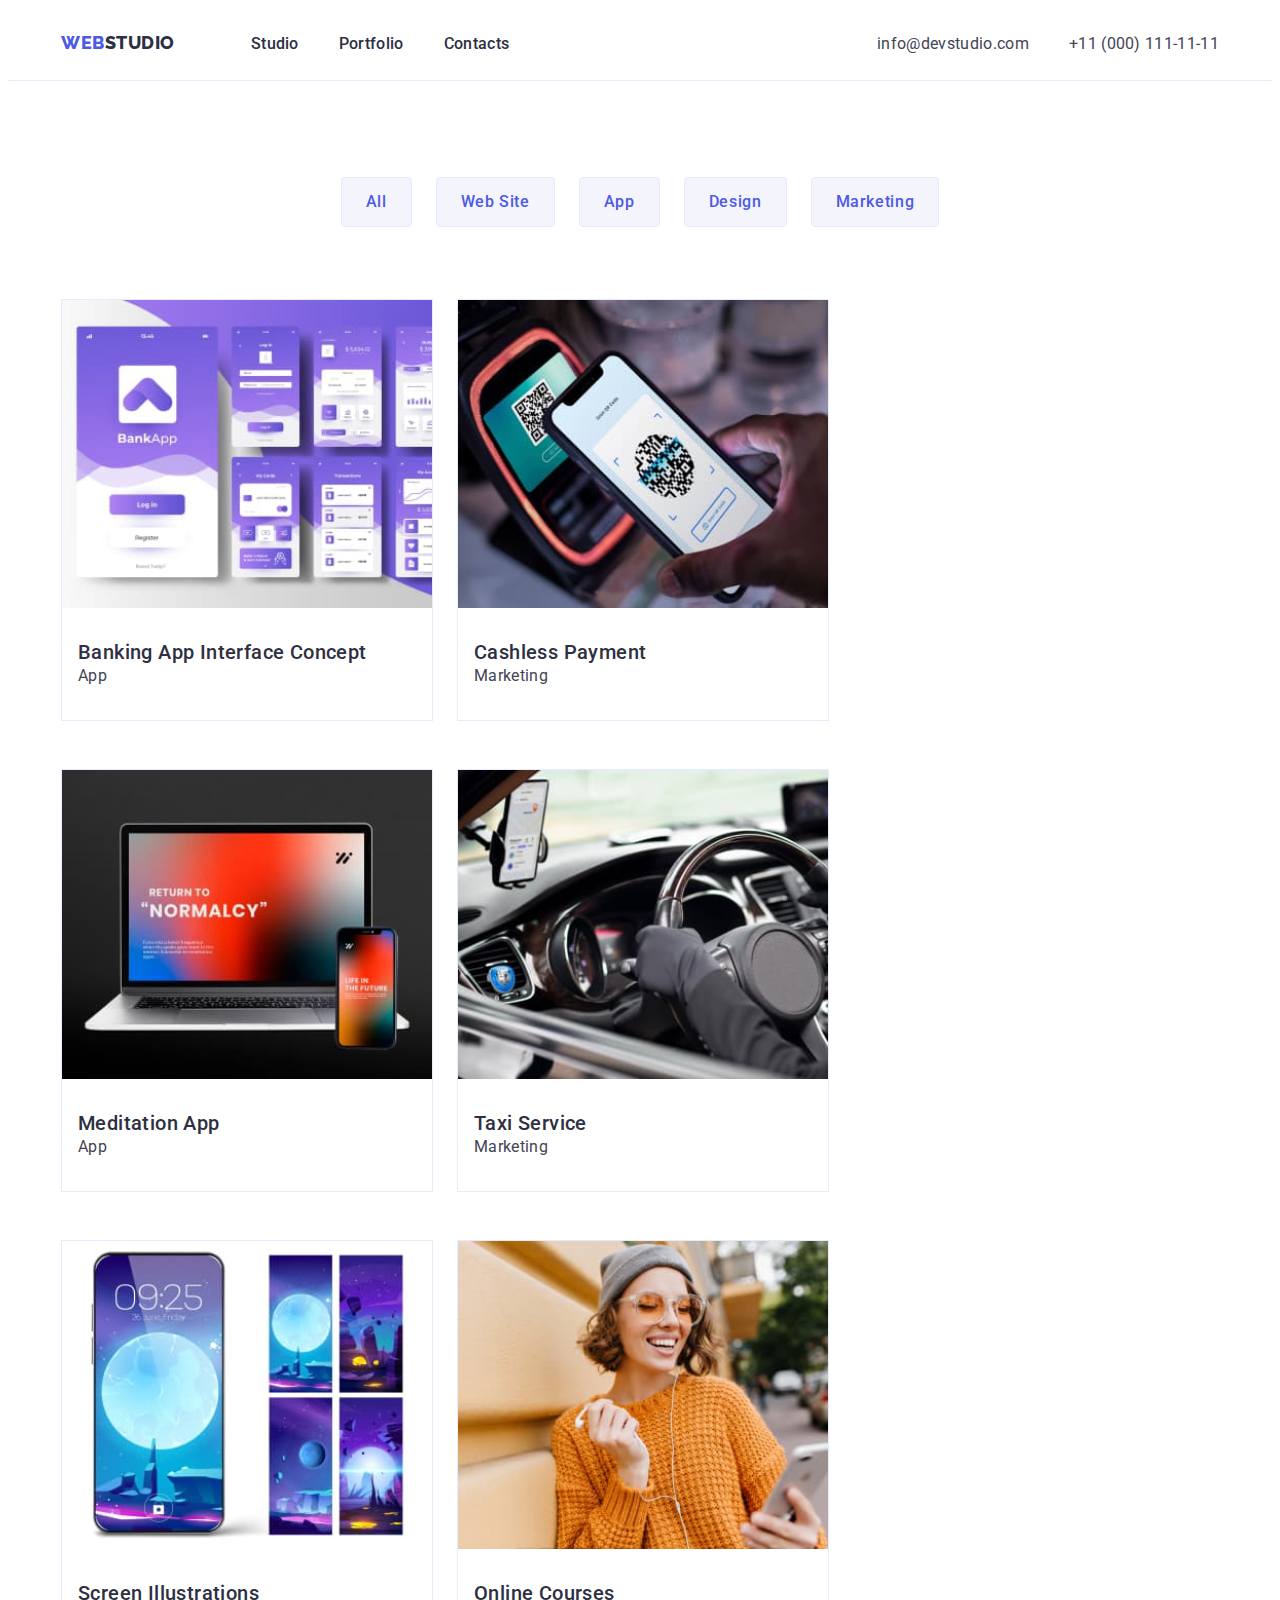
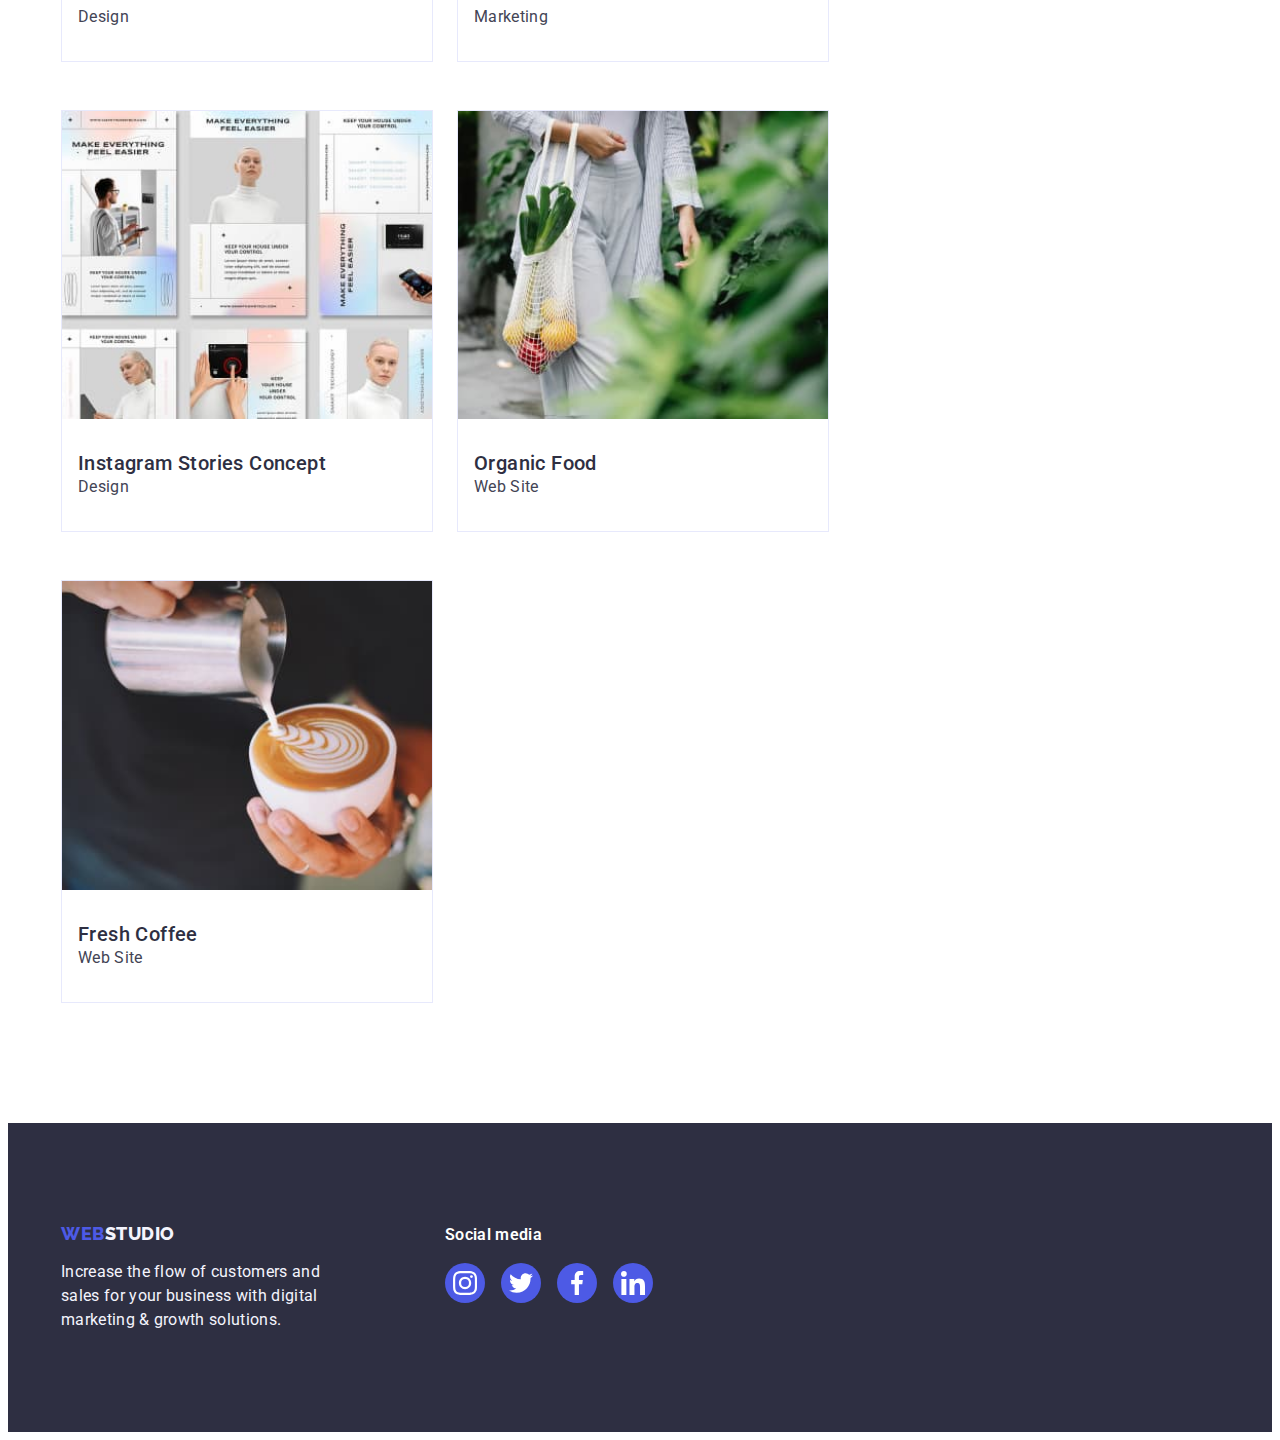
==== portfolio.html @ a5561990 "hw4" ====
<!DOCTYPE html>
<html lang="en">
  <head>
    <meta charset="UTF-8" />
    <meta http-equiv="X-UA-Compatible" content="IE=edge" />
    <meta name="viewport" content="width=device-width, initial-scale=1.0" />
    <title>Document</title>
    <link rel="preconnect" href="https://fonts.googleapis.com" />
    <link rel="preconnect" href="https://fonts.gstatic.com" crossorigin />
    <link
      href="https://fonts.googleapis.com/css2?family=Raleway:wght@800&family=Roboto:wght@400;500;700;900&display=swap"
      rel="stylesheet"
    />
    <link
      rel="stylesheet"
      href="https://cdnjs.cloudflare.com/ajax/libs/modern-normalize/2.0.0/modern-normalize.min.css"
      integrity="sha512-4xo8blKMVCiXpTaLzQSLSw3KFOVPWhm/TRtuPVc4WG6kUgjH6J03IBuG7JZPkcWMxJ5huwaBpOpnwYElP/m6wg=="
      crossorigin="anonymous"
      referrerpolicy="no-referrer"
    />
    <link href="./css/styles.css" rel="stylesheet" />
  </head>
  <body>
    <header class="header">
      <div class="container">
        <nav class="header-nav">
          <a class="logo-link reset-link" href="./index.html"
            >WEB<span class="logo-sec-dark-color">STUDIO</span></a
          >
          <ul class="header-list reset-list">
            <li class="header-item">
              <a class="header-item-link reset-link" href="./index.html"
                >Studio</a
              >
            </li>
            <li class="header-item">
              <a class="header-item-link reset-link" href="./portfolio.html"
                >Portfolio</a
              >
            </li>
            <li class="header-item">
              <a class="header-item-link reset-link" href="">Contacts</a>
            </li>
          </ul>
        </nav>

        <address class="header-address">
          <ul class="header-address-list reset-list">
            <li class="header-address-item">
              <a
                class="header-address-link reset-link"
                href="mailto:info@devstudio.com"
                >info@devstudio.com</a
              >
            </li>
            <li class="header-address-item">
              <a class="header-address-link reset-link" href="tel:+110001111111"
                >+11 (000) 111-11-11</a
              >
            </li>
          </ul>
        </address>
      </div>
    </header>

    <main>
      <section class="portfolio">
        <div class="container">
          <h1 class="portfolio-title visually-hidden">Portfolio</h1>
          <ul class="portfolio-btn-list reset-list">
            <li class="portfolio-btn-item">
              <button class="portfolio-btn" type="button">All</button>
            </li>
            <li class="portfolio-btn-item">
              <button class="portfolio-btn" type="button">Web Site</button>
            </li>
            <li class="portfolio-btn-item">
              <button class="portfolio-btn" type="button">App</button>
            </li>
            <li class="portfolio-btn-item">
              <button class="portfolio-btn" type="button">Design</button>
            </li>
            <li class="portfolio-btn-item">
              <button class="portfolio-btn" type="button">Marketing</button>
            </li>
          </ul>
          <ul class="portfolio-list reset-list">
            <li class="portfolio-item">
              <img
                src="./images/img-portfolio-1.jpg"
                alt="App example"
                width="360"
              />
              <div class="portfolio-item-container">
                <h2 class="portfolio-item-title">
                  Banking App Interface Concept
                </h2>
                <p class="portfolio-item-text">App</p>
              </div>
            </li>
            <li class="portfolio-item">
              <img
                src="./images/img-portfolio-2.jpg"
                alt="Cashless Payment example"
                width="360"
              />
              <div class="portfolio-item-container">
                <h2 class="portfolio-item-title">Cashless Payment</h2>
                <p class="portfolio-item-text">Marketing</p>
              </div>
            </li>
            <li class="portfolio-item">
              <img
                src="./images/img-portfolio-3.jpg"
                alt="App example"
                width="360"
              />
              <div class="portfolio-item-container">
                <h2 class="portfolio-item-title">Meditation App</h2>
                <p class="portfolio-item-text">App</p>
              </div>
            </li>
            <li class="portfolio-item">
              <img
                src="./images/img-portfolio-4.jpg"
                alt="Taxi Service example"
                width="360"
              />
              <div class="portfolio-item-container">
                <h2 class="portfolio-item-title">Taxi Service</h2>
                <p class="portfolio-item-text">Marketing</p>
              </div>
            </li>
            <li class="portfolio-item">
              <img
                src="./images/img-portfolio-5.jpg"
                alt="Design example"
                width="360"
              />
              <div class="portfolio-item-container">
                <h2 class="portfolio-item-title">Screen Illustrations</h2>
                <p class="portfolio-item-text">Design</p>
              </div>
            </li>
            <li class="portfolio-item">
              <img
                src="./images/img-portfolio-6.jpg"
                alt="Marketing example"
                width="360"
              />
              <div class="portfolio-item-container">
                <h2 class="portfolio-item-title">Online Courses</h2>
                <p class="portfolio-item-text">Marketing</p>
              </div>
            </li>
            <li class="portfolio-item">
              <img
                src="./images/img-portfolio-7.jpg"
                alt="Design example"
                width="360"
              />
              <div class="portfolio-item-container">
                <h2 class="portfolio-item-title">Instagram Stories Concept</h2>
                <p class="portfolio-item-text">Design</p>
              </div>
            </li>
            <li class="portfolio-item">
              <img
                src="./images/img-portfolio-8.jpg"
                alt="Organic Food"
                width="360"
              />
              <div class="portfolio-item-container">
                <h2 class="portfolio-item-title">Organic Food</h2>
                <p class="portfolio-item-text">Web Site</p>
              </div>
            </li>
            <li class="portfolio-item">
              <img
                src="./images/img-portfolio-9.jpg"
                alt="Fresh Coffee"
                width="360"
              />
              <div class="portfolio-item-container">
                <h2 class="portfolio-item-title">Fresh Coffee</h2>
                <p class="portfolio-item-text">Web Site</p>
              </div>
            </li>
          </ul>
        </div>
      </section>
    </main>
    <footer class="footer">
      <div class="container">
        <div>
          <a class="logo-link reset-link" href="./index.html"
            >WEB<span class="logo-sec-light-color">STUDIO</span></a
          >
          <p class="footer-text">
            Increase the flow of customers and sales for your business with
            digital marketing & growth solutions.
          </p>
        </div>
        <div class="footer-soc-container">
          <h2 class="footer-soc-title">Social media</h2>
          <ul class="footer-soc-list reset-list">
            <li class="footer-soc-item">
              <a
                class="footer-soc-link reset-link"
                target="_blank"
                rel="no-referrer noopener"
                href=""
              >
                <svg class="footer-soc-icon" width="24" height="24">
                  <use href="/images/icons.svg#icon-instagram-2"></use>
                </svg>
              </a>
            </li>
            <li class="footer-soc-item">
              <a
                class="footer-soc-link reset-link"
                target="_blank"
                rel="no-referrer noopener"
                href=""
              >
                <svg class="footer-soc-icon" width="24" height="24">
                  <use href="/images/icons.svg#icon-twitter-1"></use>
                </svg>
              </a>
            </li>
            <li class="footer-soc-item">
              <a
                class="footer-soc-link reset-link"
                target="_blank"
                rel="no-referrer noopener"
                href=""
              >
                <svg class="footer-soc-icon" width="24" height="24">
                  <use href="/images/icons.svg#icon-facebook-1-1"></use>
                </svg>
              </a>
            </li>
            <li class="footer-soc-item">
              <a
                class="footer-soc-link reset-link"
                target="_blank"
                rel="no-referrer noopener"
                href=""
              >
                <svg class="footer-soc-icon" width="24" height="24">
                  <use href="/images/icons.svg#icon-linkedin-1-1"></use>
                </svg>
              </a>
            </li>
          </ul>
        </div>
      </div>
    </footer>
  </body>
</html>
---- css/styles.css ----
:root {
  --primary-brand-color: #4d5ae5;
  --pressed-state-color: #404bbf;
  --dark-color: #2e2f42;
  --success-color: #31d0aa;
  --text-color: #434455;
  --subtle-text-color: #8e8f99;
  --accent-color: #e7e9fc;
  --light-color: #f4f4fd;
  --modal-overlay-color: rgba(46, 47, 66, 0.4);
  --white-color: #ffffff;
  --hero-background-color: rgba(46, 47, 66, 0.7);
  --white-background-color: #ffffff;
  --modal-background-color: #fcfcfc;

  --main-font-family: 'Roboto', sans-serif;
  --secondary-font-family: 'Raleway', sans-serif;
}

body {
  font-family: var(--main-font-family);
  color: var(--text-color);
}

p,
h1,
h2,
h3,
h4,
h5,
h6 {
  margin: 0;
}

ul,
ol {
  margin: 0;
  padding: 0;
}

img {
  display: block;
}

.reset-link {
  text-decoration: none;
  color: inherit;
}
.reset-list {
  list-style: none;
}

.section {
  padding-top: 120px;
  padding-bottom: 120px;
}
.container {
  width: 1158px;
  padding-left: 15px;
  padding-right: 15px;
  margin: 0 auto;
}

.visually-hidden {
  position: absolute;
  width: 1px;
  height: 1px;
  margin: -1px;
  border: 0;
  padding: 0;
  white-space: nowrap;
  clip-path: inset(100%);
  clip: rect(0 0 0 0);
  overflow: hidden;
}

/*================== HEADER ===============*/
.header {
  background: var(--white-background-color);
  border-bottom: 1px solid var(--accent-color);
}
.header > .container {
  display: flex;
  align-items: center;
}
.header-nav {
  display: flex;
  padding-top: 24px;
  padding-bottom: 24px;
}
.logo-link {
  margin-right: 76px;
  font-family: var(--secondary-font-family);
  font-weight: 800;
  font-size: 18px;
  line-height: 1.17;
  align-items: center;
  letter-spacing: 0.03em;
  text-transform: uppercase;
  color: var(--primary-brand-color);
}
.logo-sec-dark-color {
  color: var(--dark-color);
}
.header-list {
  display: flex;
  gap: 40px;
}
.header-item {
  font-weight: 500;
  font-size: 16px;
  line-height: 1.5;
  letter-spacing: 0.02em;
  color: var(--dark-color);
}

.header-item-link {
}

.header-item-link:hover,
.header-item-link:focus {
  color: var(--primary-brand-color);
}

.header-address {
  font-style: normal;
  margin-left: auto;
}
.header-address-list {
  display: flex;
  gap: 40px;
}
.header-address-item {
  font-size: 16px;
  line-height: 1.5;
  letter-spacing: 0.02em;
}
.header-address-link {
}

.header-address-link:hover,
.header-address-link:focus {
  color: var(--primary-brand-color);
}

/*================== HERO ===============*/

.hero {
  background-image: linear-gradient(
      var(--hero-background-color),
      var(--hero-background-color)
    ),
    url(/images/people-office.jpg);
  background-repeat: no-repeat;
  background-position: center;
  background-size: contain;
}

.hero > .container {
  display: flex;
  flex-direction: column;
  align-items: center;
}

.hero-title {
  width: 496px;
  margin-bottom: 48px;
  font-size: 56px;
  line-height: 1.07;
  text-align: center;
  letter-spacing: 0.02em;
  color: var(--white-color);
}

.hero-btn {
  height: 56px;
  min-width: 169px;
  font-family: inherit;
  font-weight: 500;
  font-size: 16px;
  line-height: 1.5;
  letter-spacing: 0.04em;
  color: var(--white-color);
  background: var(--primary-brand-color);
  cursor: pointer;

  box-shadow: 0px 4px 4px rgba(0, 0, 0, 0.15);
  border-radius: 4px;
  border-color: transparent;
}

.hero-btn:hover,
.hero-btn:focus {
  background: var(--pressed-state-color);
}

/*================== Features ===============*/

.Features {
  background: var(--white-background-color);
}
.features-list {
  display: flex;
  gap: 24px;
}
.features-item {
  width: calc((100%-72) / 4);
}

.features-svg-container {
  display: flex;
  justify-content: center;
  align-items: center;
  padding-top: 24px;
  padding-bottom: 24px;
  background: #f4f4fd;
  border-radius: 4px;
  margin-bottom: 8px;
}

.features-svg {
  width: 64px;
  height: 64px;
}

.features-item-title {
  margin-bottom: 8px;
  font-weight: 500;
  font-size: 20px;
  line-height: 1.2;
  letter-spacing: 0.02em;
  color: var(--dark-color);
}
.features-item-text {
  font-size: 16px;
  line-height: 1.5;
  letter-spacing: 0.02em;
}

/*================== examples ===============*/

.examples {
  background: var(--white-background-color);
}
.examples-title {
  margin-bottom: 72px;
  font-size: 36px;
  line-height: 1.11;
  text-align: center;
  letter-spacing: 0.02em;
  text-transform: capitalize;
  color: var(--dark-color);
}
.examples-list {
  display: flex;
  gap: 24px;
}

.examples-item {
}

/*================== Our Team ===============*/
.team {
  background: var(--light-color);
}
.team-title {
  margin-bottom: 72px;
  font-size: 36px;
  line-height: 1.11;
  text-align: center;
  letter-spacing: 0.02em;
  text-transform: capitalize;
  color: var(--dark-color);
}

.team-list {
  display: flex;
  gap: 24px;
}
.team-item {
  width: calc((100%-24 * 3) / 4);
  background: var(--white-background-color);
  box-shadow: 0px 1px 6px rgba(46, 47, 66, 0.08),
    0px 1px 1px rgba(46, 47, 66, 0.16), 0px 2px 1px rgba(46, 47, 66, 0.08);
  border-radius: 0px 0px 4px 4px;
}

.team-item-container {
  padding-top: 32px;
  padding-bottom: 32px;
}

.team-item-title {
  margin-bottom: 8px;
  font-weight: 500;
  font-size: 20px;
  line-height: 1.2;
  text-align: center;
  letter-spacing: 0.02em;
  color: var(--dark-color);
}

.team-item-text {
  font-size: 16px;
  line-height: 1.5;
  text-align: center;
  letter-spacing: 0.02em;
  margin-bottom: 12px;
}

.team-soc-list {
  display: flex;
  justify-content: center;
  gap: 24px;
}

.team-soc-item {
  width: 40px;
  height: 40px;
}
.team-soc-link {
  width: 100%;
  height: 100%;
  background-color: var(--primary-brand-color);
  border-radius: 50%;
  display: flex;
  align-items: center;
  justify-content: center;
}
.team-soc-link:hover,
.team-soc-link:focus {
  background-color: var(--pressed-state-color);
}

.team-soc-icon {
  fill: var(--light-color);
}

/*================== customers ===============*/

.customers {
}

.customers-title {
  font-size: 36px;
  line-height: 1.67;
  text-align: center;
  letter-spacing: 0.03em;
  color: var(--dark-color);
  margin-bottom: 72px;
}
.customers-list {
  display: flex;
  gap: 24px;
}

.customers-item {
  height: 88px;
  width: calc((100% - 5 * 24px) / 6);
}

.customers-link {
  width: 100%;
  height: 100%;
  border: 1px solid var(--subtle-text-color);
  border-radius: 4px;
  display: flex;
  align-items: center;
  justify-content: center;
  color: var(--subtle-text-color);
}

.customers-icon {
  fill: currentColor;
}

.customers-link:hover,
.customers-link:focus {
  border-color: var(--primary-brand-color);
  color: var(--primary-brand-color);
}
/*================== Footer ===============*/
.footer {
  background: var(--dark-color);
  padding-top: 100px;
  padding-bottom: 100px;
}

.footer > .container {
  display: flex;
  gap: 120px;
}

.footer > .logo-link {
  margin-right: 0;
}

.logo-sec-light-color {
  color: var(--light-color);
}
.footer-text {
  width: 264px;
  margin-top: 16px;
  font-size: 16px;
  line-height: 1.5;
  letter-spacing: 0.02em;
  color: var(--light-color);
}

.footer-soc-container {
}
.footer-soc-title {
  font-weight: 600;
  font-size: 16px;
  line-height: 1.5;
  letter-spacing: 0.02em;
  color: var(--white-color);
  margin-bottom: 16px;
}
.footer-soc-list {
  display: flex;
  gap: 16px;
}

.footer-soc-item {
  width: 40px;
  height: 40px;
}
.footer-soc-link {
  width: 100%;
  height: 100%;
  background: var(--primary-brand-color);
  border-radius: 50%;
  display: flex;
  align-items: center;
  justify-content: center;
}

.footer-soc-icon {
  fill: var(--white-color);
}

.footer-soc-link:hover,
.footer-soc-link:focus {
  background-color: var(--success-color);
}

/*================Portfolio==============*/
.portfolio {
  background: var(--white-background-color);
  padding-top: 96px;
  padding-bottom: 120px;
}
.portfolio-title {
}
.portfolio-btn-list {
  display: flex;
  justify-content: center;
  gap: 24px;
  margin-bottom: 72px;
}
.portfolio-btn-item {
}
.portfolio-btn {
  padding: 12px 24px;
  font-family: inherit;
  font-weight: 500;
  font-size: 16px;
  line-height: 1.5;
  text-align: center;
  letter-spacing: 0.04em;
  color: var(--primary-brand-color);
  background: var(--light-color);
  cursor: pointer;
  border: 1px solid var(--accent-color);
  border-radius: 4px;
}

.portfolio-btn:hover,
.portfolio-btn:focus {
  color: var(--white-color);
  background: var(--pressed-state-color);
  box-shadow: 0px 3px 1px rgba(0, 0, 0, 0.1), 0px 2px 1px rgba(0, 0, 0, 0.08),
    0px 2px 2px rgba(0, 0, 0, 0.12);
  border-radius: 4px;
  border: 1px solid var(--pressed-state-color);
}

.portfolio-list {
  display: flex;
  flex-wrap: wrap;
  gap: 48px 24px;
}
.portfolio-item {
  width: calc((100% - 24px * 2) / 3);
  border: 1px solid var(--accent-color);
}

.portfolio-item:hover {
  border: 1px solid #f4f4fd;
  box-shadow: 0px 1px 6px rgba(46, 47, 66, 0.08),
    0px 1px 1px rgba(46, 47, 66, 0.16), 0px 2px 1px rgba(46, 47, 66, 0.08);
}

.portfolio-item > img {
  width: 100%;
}

.portfolio-item-title {
  font-weight: 500;
  font-size: 20px;
  line-height: 1.2;
  letter-spacing: 0.02em;
  color: var(--dark-color);
}
.portfolio-item-text {
  font-size: 16px;
  line-height: 1.5;
  letter-spacing: 0.02em;
}

.portfolio-item-container {
  padding: 32px 0 32px 16px;
}
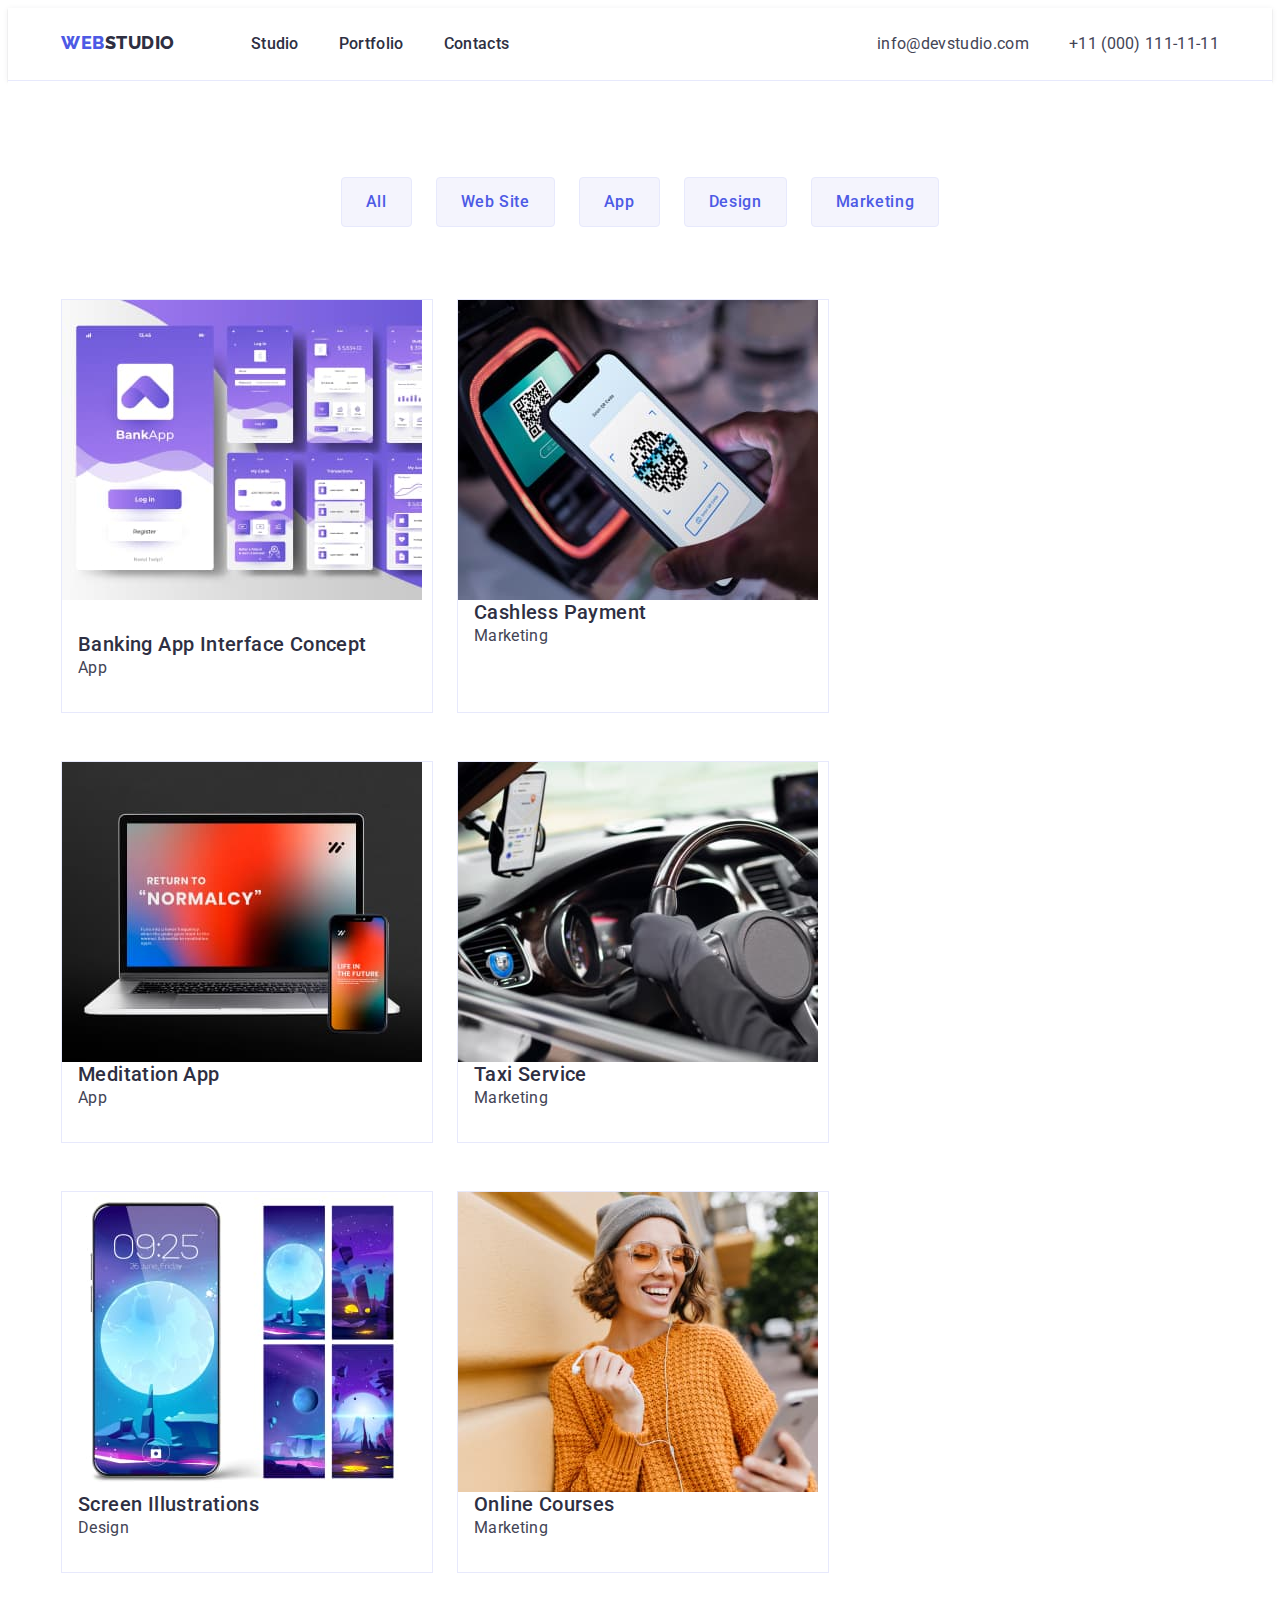
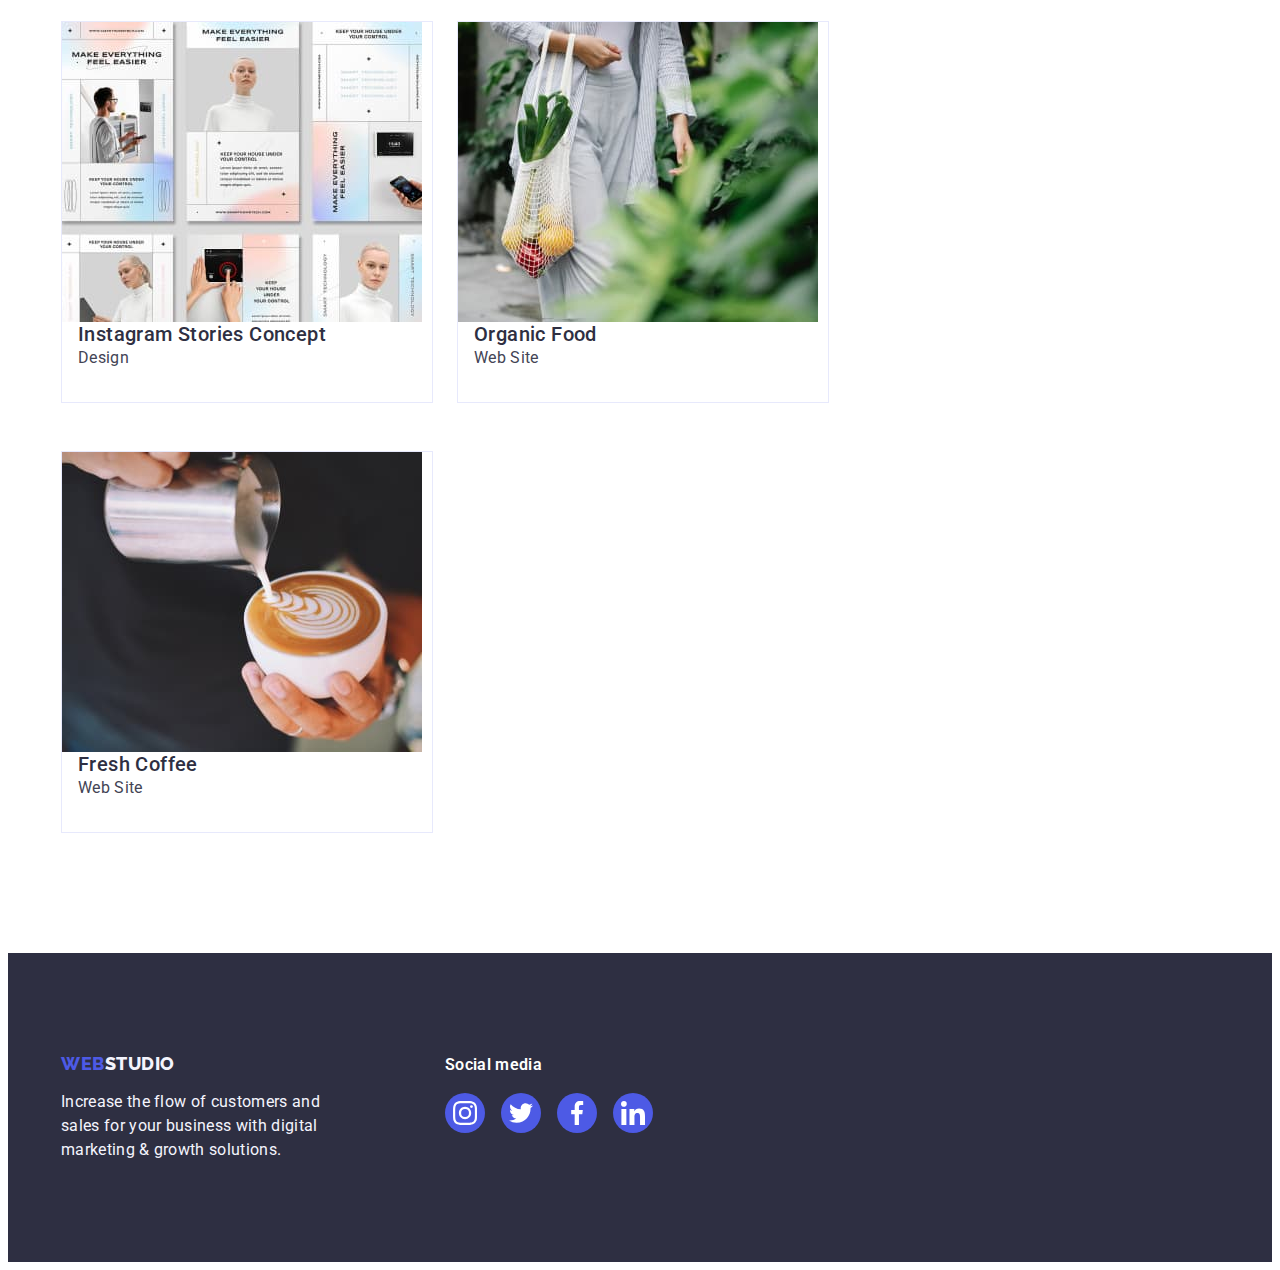
==== commit a6b359d3: "hw-4 changes 2" ====
--- a/portfolio.html
+++ b/portfolio.html
@@ -86,17 +86,19 @@
           </ul>
           <ul class="portfolio-list reset-list">
             <li class="portfolio-item">
-              <img
-                src="./images/img-portfolio-1.jpg"
-                alt="App example"
-                width="360"
-              />
-              <div class="portfolio-item-container">
-                <h2 class="portfolio-item-title">
-                  Banking App Interface Concept
-                </h2>
-                <p class="portfolio-item-text">App</p>
-              </div>
+              <a href="" class="portfolio-item-link reset-link">
+                <img
+                  src="./images/img-portfolio-1.jpg"
+                  alt="App example"
+                  width="360"
+                />
+                <div class="portfolio-item-container">
+                  <h2 class="portfolio-item-title">
+                    Banking App Interface Concept
+                  </h2>
+                  <p class="portfolio-item-text">App</p>
+                </div>
+              </a>
             </li>
             <li class="portfolio-item">
               <img
@@ -212,43 +214,43 @@
                 href=""
               >
                 <svg class="footer-soc-icon" width="24" height="24">
-                  <use href="/images/icons.svg#icon-instagram-2"></use>
-                </svg>
-              </a>
-            </li>
-            <li class="footer-soc-item">
-              <a
-                class="footer-soc-link reset-link"
-                target="_blank"
-                rel="no-referrer noopener"
-                href=""
-              >
-                <svg class="footer-soc-icon" width="24" height="24">
-                  <use href="/images/icons.svg#icon-twitter-1"></use>
-                </svg>
-              </a>
-            </li>
-            <li class="footer-soc-item">
-              <a
-                class="footer-soc-link reset-link"
-                target="_blank"
-                rel="no-referrer noopener"
-                href=""
-              >
-                <svg class="footer-soc-icon" width="24" height="24">
-                  <use href="/images/icons.svg#icon-facebook-1-1"></use>
-                </svg>
-              </a>
-            </li>
-            <li class="footer-soc-item">
-              <a
-                class="footer-soc-link reset-link"
-                target="_blank"
-                rel="no-referrer noopener"
-                href=""
-              >
-                <svg class="footer-soc-icon" width="24" height="24">
-                  <use href="/images/icons.svg#icon-linkedin-1-1"></use>
+                  <use href="./images/icons.svg#icon-instagram-2"></use>
+                </svg>
+              </a>
+            </li>
+            <li class="footer-soc-item">
+              <a
+                class="footer-soc-link reset-link"
+                target="_blank"
+                rel="no-referrer noopener"
+                href=""
+              >
+                <svg class="footer-soc-icon" width="24" height="24">
+                  <use href="./images/icons.svg#icon-twitter-1"></use>
+                </svg>
+              </a>
+            </li>
+            <li class="footer-soc-item">
+              <a
+                class="footer-soc-link reset-link"
+                target="_blank"
+                rel="no-referrer noopener"
+                href=""
+              >
+                <svg class="footer-soc-icon" width="24" height="24">
+                  <use href="./images/icons.svg#icon-facebook-1-1"></use>
+                </svg>
+              </a>
+            </li>
+            <li class="footer-soc-item">
+              <a
+                class="footer-soc-link reset-link"
+                target="_blank"
+                rel="no-referrer noopener"
+                href=""
+              >
+                <svg class="footer-soc-icon" width="24" height="24">
+                  <use href="./images/icons.svg#icon-linkedin-1-1"></use>
                 </svg>
               </a>
             </li>
--- a/css/styles.css
+++ b/css/styles.css
@@ -78,6 +78,8 @@
 .header {
   background: var(--white-background-color);
   border-bottom: 1px solid var(--accent-color);
+  box-shadow: 0px 2px 1px rgba(46, 47, 66, 0.08),
+    0px 1px 1px rgba(46, 47, 66, 0.16), 0px 1px 6px rgba(46, 47, 66, 0.08);
 }
 .header > .container {
   display: flex;
@@ -146,14 +148,18 @@
 /*================== HERO ===============*/
 
 .hero {
+  margin: 0 auto;
   background-image: linear-gradient(
       var(--hero-background-color),
       var(--hero-background-color)
     ),
-    url(/images/people-office.jpg);
+    url(../images/people-office.jpg);
   background-repeat: no-repeat;
   background-position: center;
-  background-size: contain;
+  background-size: cover;
+  max-width: 1440px;
+  padding-top: 188px;
+  padding-bottom: 188px;
 }
 
 .hero > .container {
@@ -219,8 +225,6 @@
 }
 
 .features-svg {
-  width: 64px;
-  height: 64px;
 }
 
 .features-item-title {
@@ -343,7 +347,7 @@
 
 .customers-title {
   font-size: 36px;
-  line-height: 1.67;
+  line-height: 1.11;
   text-align: center;
   letter-spacing: 0.03em;
   color: var(--dark-color);
@@ -376,8 +380,8 @@
 
 .customers-link:hover,
 .customers-link:focus {
-  border-color: var(--primary-brand-color);
-  color: var(--primary-brand-color);
+  border-color: var(--pressed-state-color);
+  color: var(--pressed-state-color);
 }
 /*================== Footer ===============*/
 .footer {
@@ -426,6 +430,7 @@
   width: 40px;
   height: 40px;
 }
+
 .footer-soc-link {
   width: 100%;
   height: 100%;
@@ -496,14 +501,25 @@
   border: 1px solid var(--accent-color);
 }
 
-.portfolio-item:hover {
+.portfolio-item-link {
+  display: block;
+  width: 100%;
+  height: 100%;
+}
+
+.portfolio-item-link:hover {
   border: 1px solid #f4f4fd;
   box-shadow: 0px 1px 6px rgba(46, 47, 66, 0.08),
     0px 1px 1px rgba(46, 47, 66, 0.16), 0px 2px 1px rgba(46, 47, 66, 0.08);
 }
 
-.portfolio-item > img {
-  width: 100%;
+.portfolio-item-link > img {
+  margin-bottom: 32px;
+}
+
+.portfolio-item-container {
+  padding-left: 16px;
+  padding-right: 16px;
 }
 
 .portfolio-item-title {
@@ -517,8 +533,5 @@
   font-size: 16px;
   line-height: 1.5;
   letter-spacing: 0.02em;
-}
-
-.portfolio-item-container {
-  padding: 32px 0 32px 16px;
-}
+  padding-bottom: 32px;
+}
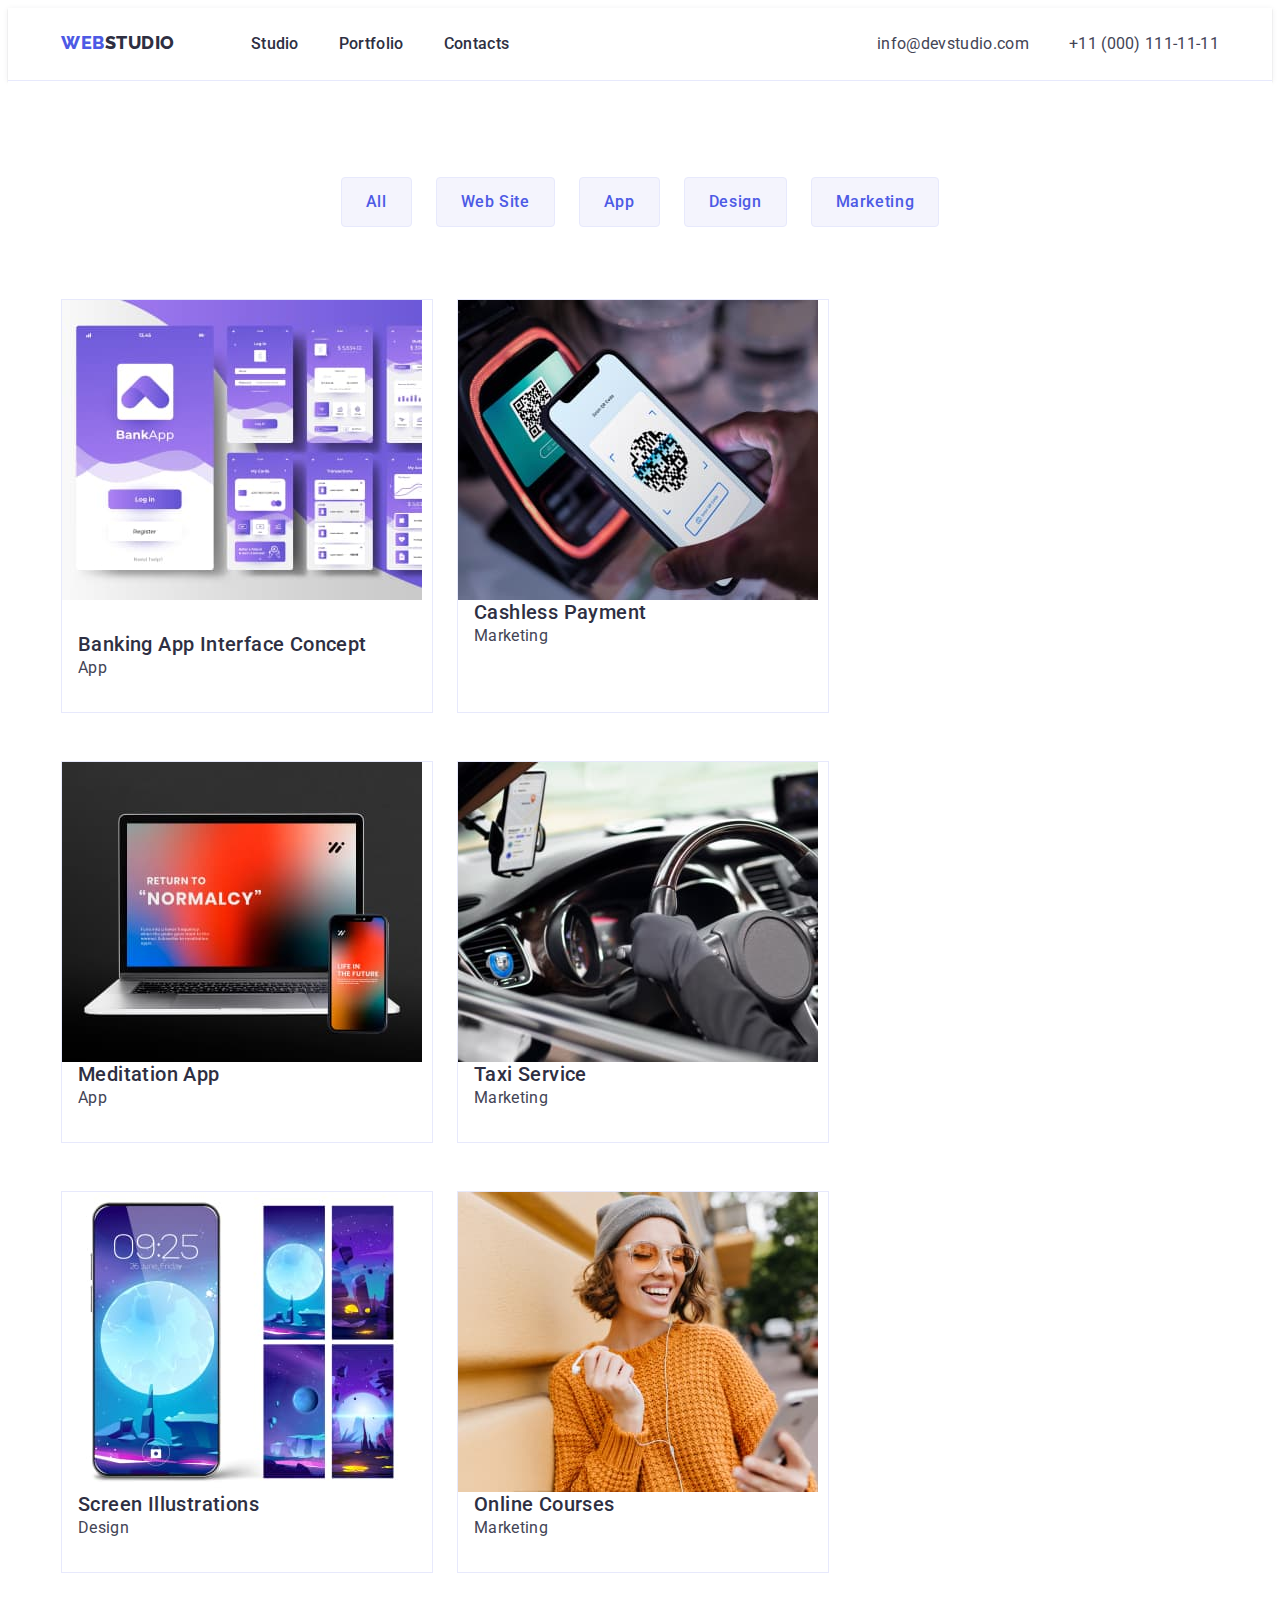
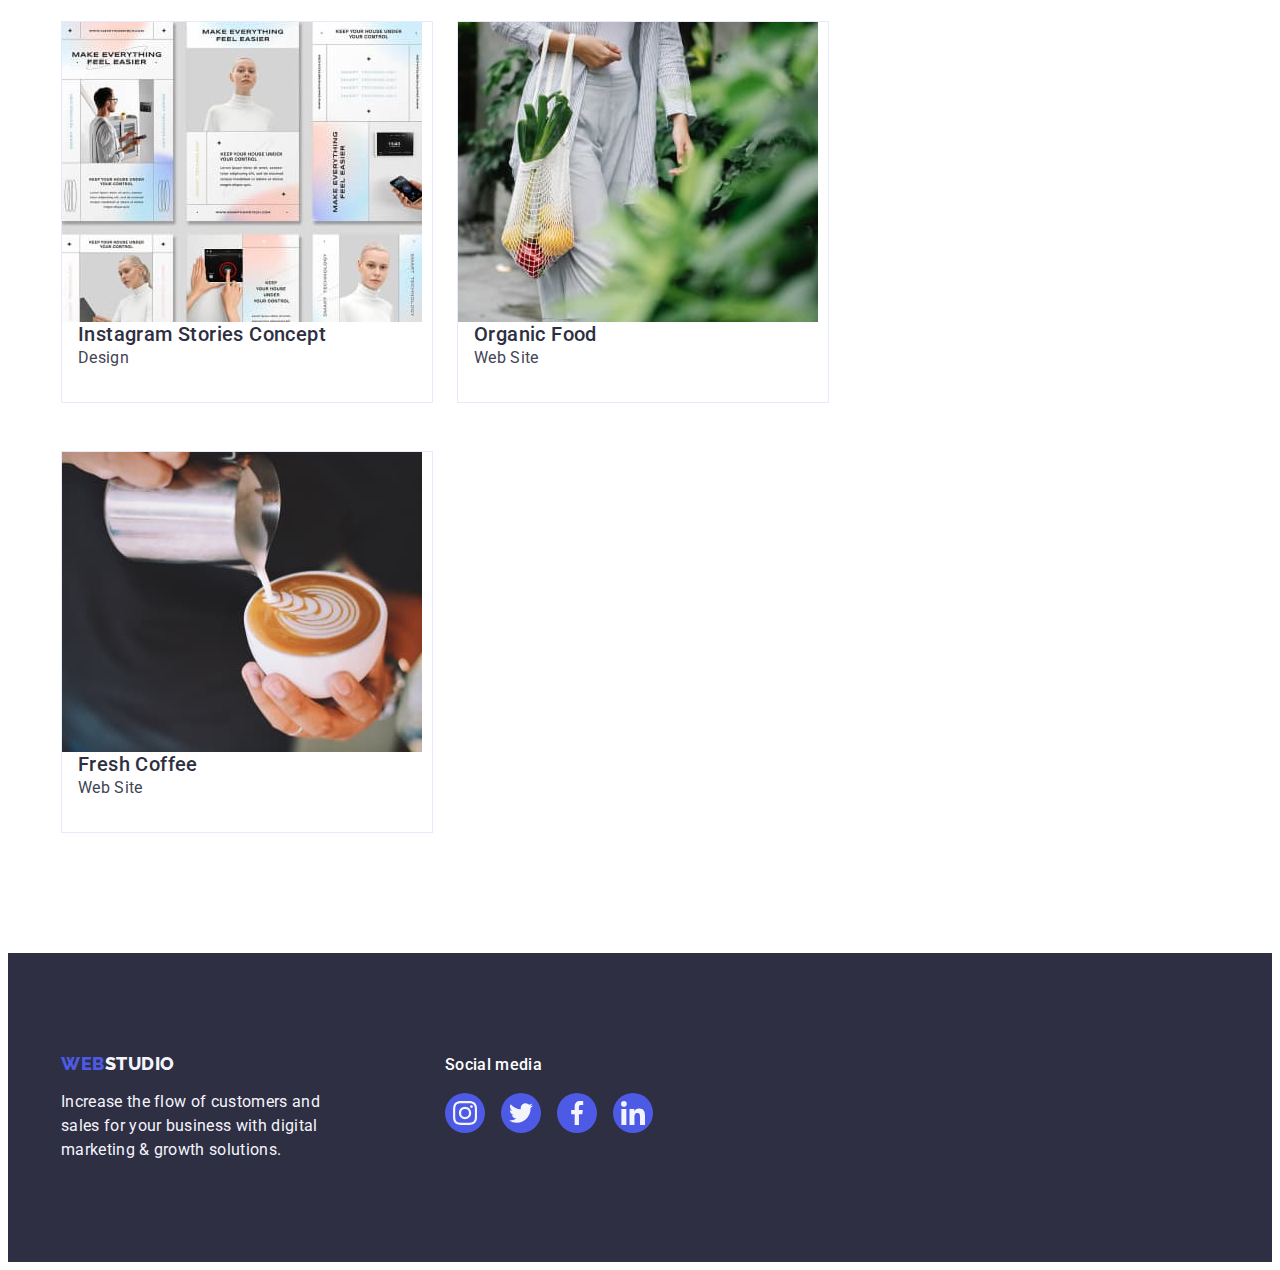
==== commit 267c9be4: "hw-4 changes 3" ====
--- a/portfolio.html
+++ b/portfolio.html
@@ -194,7 +194,7 @@
     </main>
     <footer class="footer">
       <div class="container">
-        <div>
+        <div class="right-div">
           <a class="logo-link reset-link" href="./index.html"
             >WEB<span class="logo-sec-light-color">STUDIO</span></a
           >
@@ -204,7 +204,7 @@
           </p>
         </div>
         <div class="footer-soc-container">
-          <h2 class="footer-soc-title">Social media</h2>
+          <p class="footer-soc-title">Social media</p>
           <ul class="footer-soc-list reset-list">
             <li class="footer-soc-item">
               <a
--- a/css/styles.css
+++ b/css/styles.css
@@ -392,7 +392,11 @@
 
 .footer > .container {
   display: flex;
-  gap: 120px;
+  align-items: baseline;
+}
+
+.right-div {
+  margin-right: 120px;
 }
 
 .footer > .logo-link {
@@ -414,7 +418,7 @@
 .footer-soc-container {
 }
 .footer-soc-title {
-  font-weight: 600;
+  font-weight: 500;
   font-size: 16px;
   line-height: 1.5;
   letter-spacing: 0.02em;
@@ -442,7 +446,7 @@
 }
 
 .footer-soc-icon {
-  fill: var(--white-color);
+  fill: var(--light-color);
 }
 
 .footer-soc-link:hover,
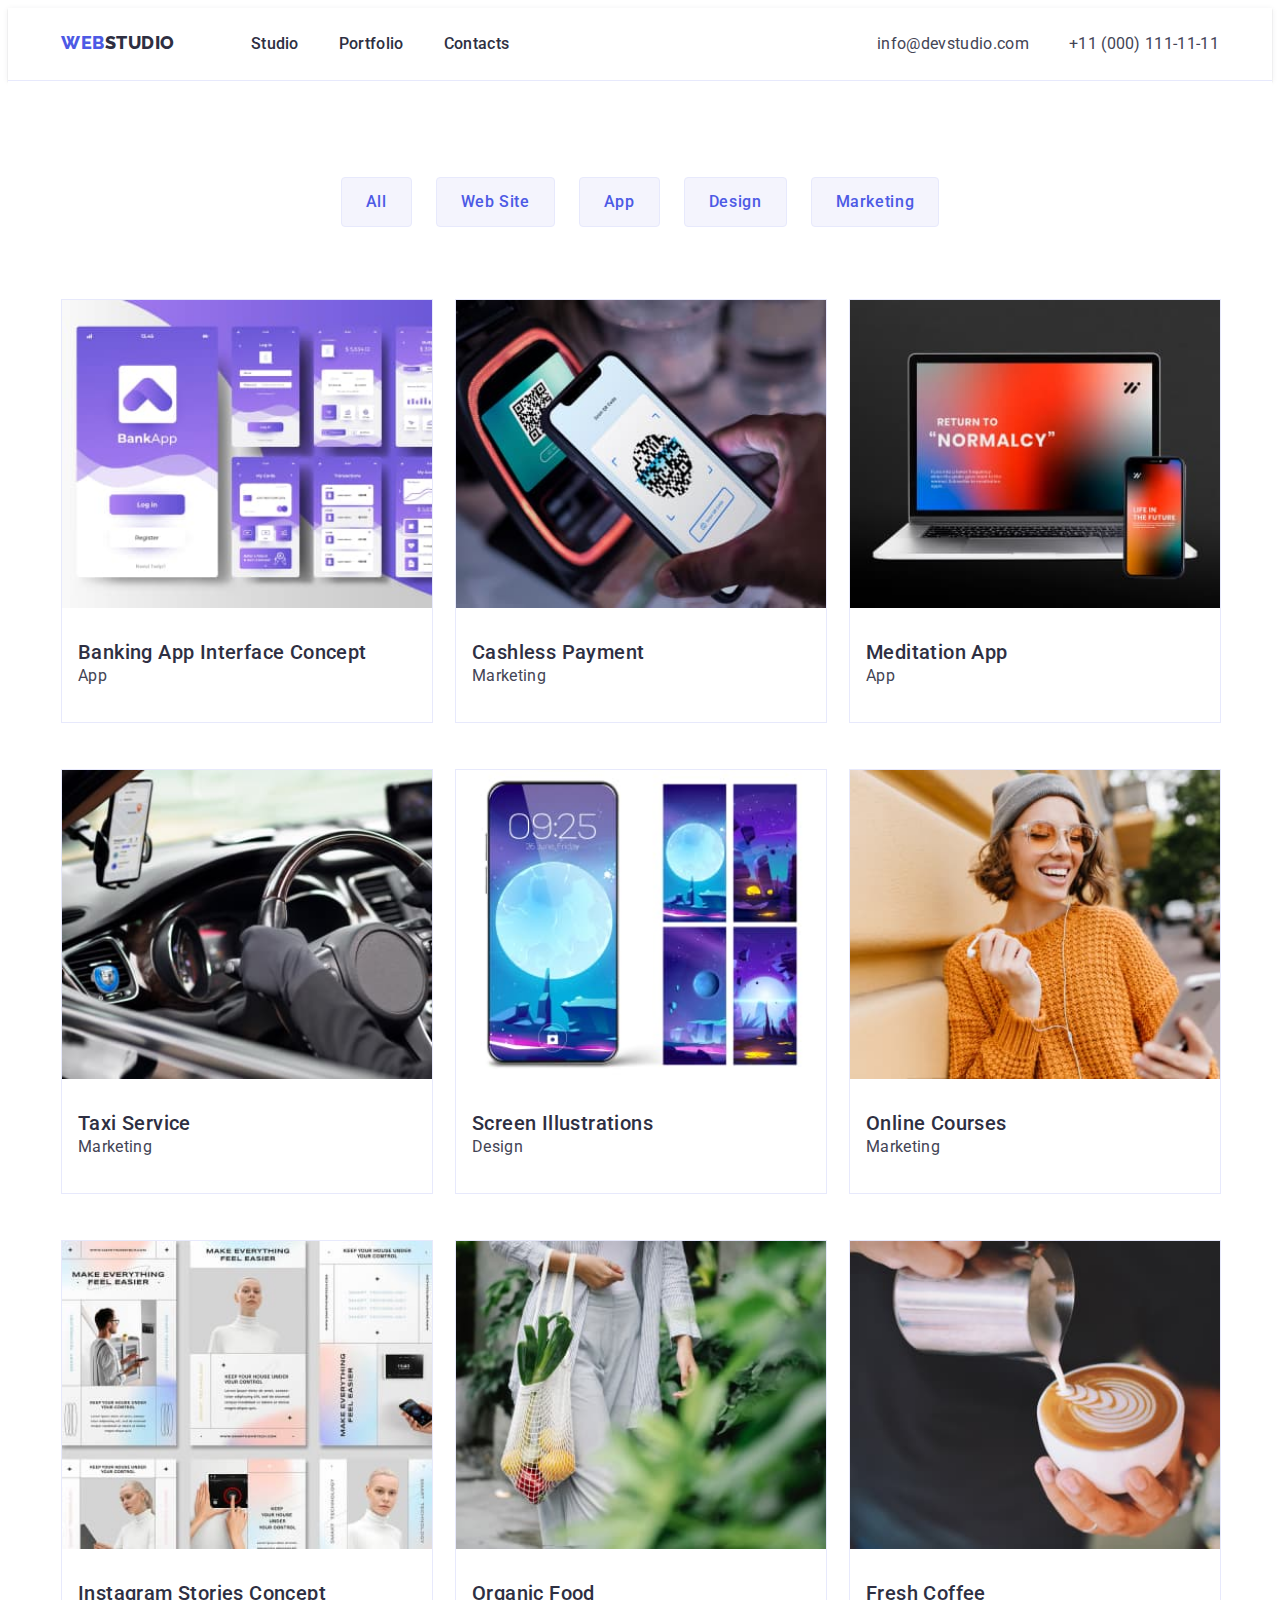
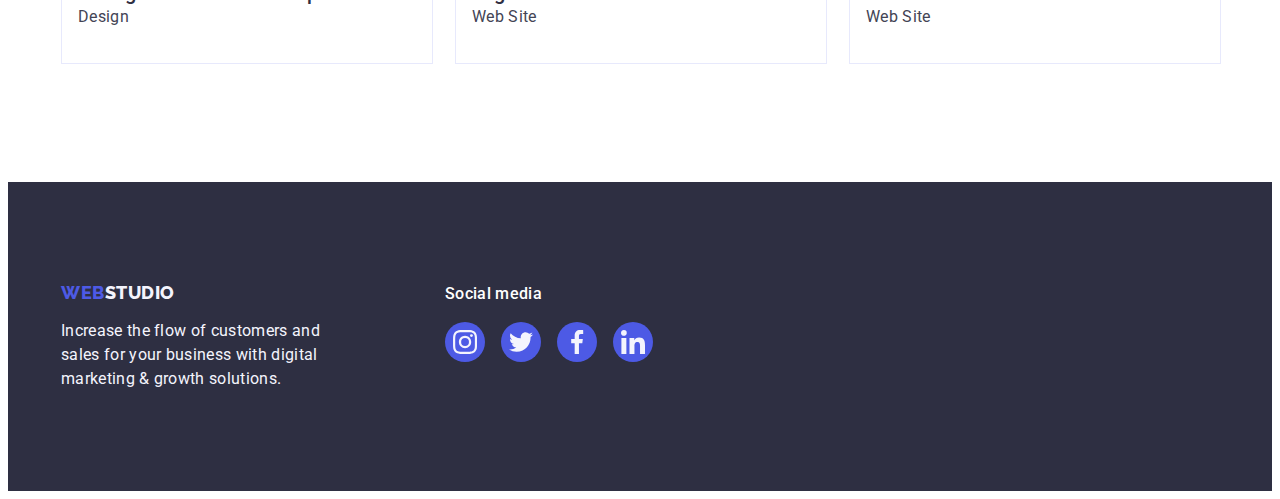
==== commit ad0eb4d2: "hw-4 changes 4" ====
--- a/portfolio.html
+++ b/portfolio.html
@@ -101,92 +101,110 @@
               </a>
             </li>
             <li class="portfolio-item">
-              <img
-                src="./images/img-portfolio-2.jpg"
-                alt="Cashless Payment example"
-                width="360"
-              />
-              <div class="portfolio-item-container">
-                <h2 class="portfolio-item-title">Cashless Payment</h2>
-                <p class="portfolio-item-text">Marketing</p>
-              </div>
-            </li>
-            <li class="portfolio-item">
-              <img
-                src="./images/img-portfolio-3.jpg"
-                alt="App example"
-                width="360"
-              />
-              <div class="portfolio-item-container">
-                <h2 class="portfolio-item-title">Meditation App</h2>
-                <p class="portfolio-item-text">App</p>
-              </div>
-            </li>
-            <li class="portfolio-item">
-              <img
-                src="./images/img-portfolio-4.jpg"
-                alt="Taxi Service example"
-                width="360"
-              />
-              <div class="portfolio-item-container">
-                <h2 class="portfolio-item-title">Taxi Service</h2>
-                <p class="portfolio-item-text">Marketing</p>
-              </div>
-            </li>
-            <li class="portfolio-item">
-              <img
-                src="./images/img-portfolio-5.jpg"
-                alt="Design example"
-                width="360"
-              />
-              <div class="portfolio-item-container">
-                <h2 class="portfolio-item-title">Screen Illustrations</h2>
-                <p class="portfolio-item-text">Design</p>
-              </div>
-            </li>
-            <li class="portfolio-item">
-              <img
-                src="./images/img-portfolio-6.jpg"
-                alt="Marketing example"
-                width="360"
-              />
-              <div class="portfolio-item-container">
-                <h2 class="portfolio-item-title">Online Courses</h2>
-                <p class="portfolio-item-text">Marketing</p>
-              </div>
-            </li>
-            <li class="portfolio-item">
-              <img
-                src="./images/img-portfolio-7.jpg"
-                alt="Design example"
-                width="360"
-              />
-              <div class="portfolio-item-container">
-                <h2 class="portfolio-item-title">Instagram Stories Concept</h2>
-                <p class="portfolio-item-text">Design</p>
-              </div>
-            </li>
-            <li class="portfolio-item">
-              <img
-                src="./images/img-portfolio-8.jpg"
-                alt="Organic Food"
-                width="360"
-              />
-              <div class="portfolio-item-container">
-                <h2 class="portfolio-item-title">Organic Food</h2>
-                <p class="portfolio-item-text">Web Site</p>
-              </div>
-            </li>
-            <li class="portfolio-item">
-              <img
-                src="./images/img-portfolio-9.jpg"
-                alt="Fresh Coffee"
-                width="360"
-              />
-              <div class="portfolio-item-container">
-                <h2 class="portfolio-item-title">Fresh Coffee</h2>
-                <p class="portfolio-item-text">Web Site</p>
-              </div>
+              <a href="" class="portfolio-item-link reset-link">
+                <img
+                  src="./images/img-portfolio-2.jpg"
+                  alt="Cashless Payment example"
+                  width="360"
+                />
+                <div class="portfolio-item-container">
+                  <h2 class="portfolio-item-title">Cashless Payment</h2>
+                  <p class="portfolio-item-text">Marketing</p>
+                </div>
+              </a>
+            </li>
+            <li class="portfolio-item">
+              <a href="" class="portfolio-item-link reset-link">
+                <img
+                  src="./images/img-portfolio-3.jpg"
+                  alt="App example"
+                  width="360"
+                />
+                <div class="portfolio-item-container">
+                  <h2 class="portfolio-item-title">Meditation App</h2>
+                  <p class="portfolio-item-text">App</p>
+                </div>
+              </a>
+            </li>
+            <li class="portfolio-item">
+              <a href="" class="portfolio-item-link reset-link">
+                <img
+                  src="./images/img-portfolio-4.jpg"
+                  alt="Taxi Service example"
+                  width="360"
+                />
+                <div class="portfolio-item-container">
+                  <h2 class="portfolio-item-title">Taxi Service</h2>
+                  <p class="portfolio-item-text">Marketing</p>
+                </div>
+              </a>
+            </li>
+            <li class="portfolio-item">
+              <a href="" class="portfolio-item-link reset-link">
+                <img
+                  src="./images/img-portfolio-5.jpg"
+                  alt="Design example"
+                  width="360"
+                />
+                <div class="portfolio-item-container">
+                  <h2 class="portfolio-item-title">Screen Illustrations</h2>
+                  <p class="portfolio-item-text">Design</p>
+                </div>
+              </a>
+            </li>
+            <li class="portfolio-item">
+              <a href="" class="portfolio-item-link reset-link">
+                <img
+                  src="./images/img-portfolio-6.jpg"
+                  alt="Marketing example"
+                  width="360"
+                />
+                <div class="portfolio-item-container">
+                  <h2 class="portfolio-item-title">Online Courses</h2>
+                  <p class="portfolio-item-text">Marketing</p>
+                </div>
+              </a>
+            </li>
+            <li class="portfolio-item">
+              <a href="" class="portfolio-item-link reset-link">
+                <img
+                  src="./images/img-portfolio-7.jpg"
+                  alt="Design example"
+                  width="360"
+                />
+                <div class="portfolio-item-container">
+                  <h2 class="portfolio-item-title">
+                    Instagram Stories Concept
+                  </h2>
+                  <p class="portfolio-item-text">Design</p>
+                </div>
+              </a>
+            </li>
+            <li class="portfolio-item">
+              <a href="" class="portfolio-item-link reset-link">
+                <img
+                  src="./images/img-portfolio-8.jpg"
+                  alt="Organic Food"
+                  width="360"
+                />
+                <div class="portfolio-item-container">
+                  <h2 class="portfolio-item-title">Organic Food</h2>
+                  <p class="portfolio-item-text">Web Site</p>
+                </div>
+              </a>
+            </li>
+            <li class="portfolio-item">
+              <a href="" class="portfolio-item-link reset-link">
+                <img
+                  src="./images/img-portfolio-9.jpg"
+                  alt="Fresh Coffee"
+                  width="360"
+                />
+                <div class="portfolio-item-container">
+                  <h2 class="portfolio-item-title">Fresh Coffee</h2>
+                  <p class="portfolio-item-text">Web Site</p>
+                </div>
+              </a>
             </li>
           </ul>
         </div>
--- a/css/styles.css
+++ b/css/styles.css
@@ -502,13 +502,13 @@
 }
 .portfolio-item {
   width: calc((100% - 24px * 2) / 3);
-  border: 1px solid var(--accent-color);
 }
 
 .portfolio-item-link {
   display: block;
   width: 100%;
   height: 100%;
+  border: 1px solid var(--accent-color);
 }
 
 .portfolio-item-link:hover {
@@ -519,6 +519,7 @@
 
 .portfolio-item-link > img {
   margin-bottom: 32px;
+  width: 100%;
 }
 
 .portfolio-item-container {
